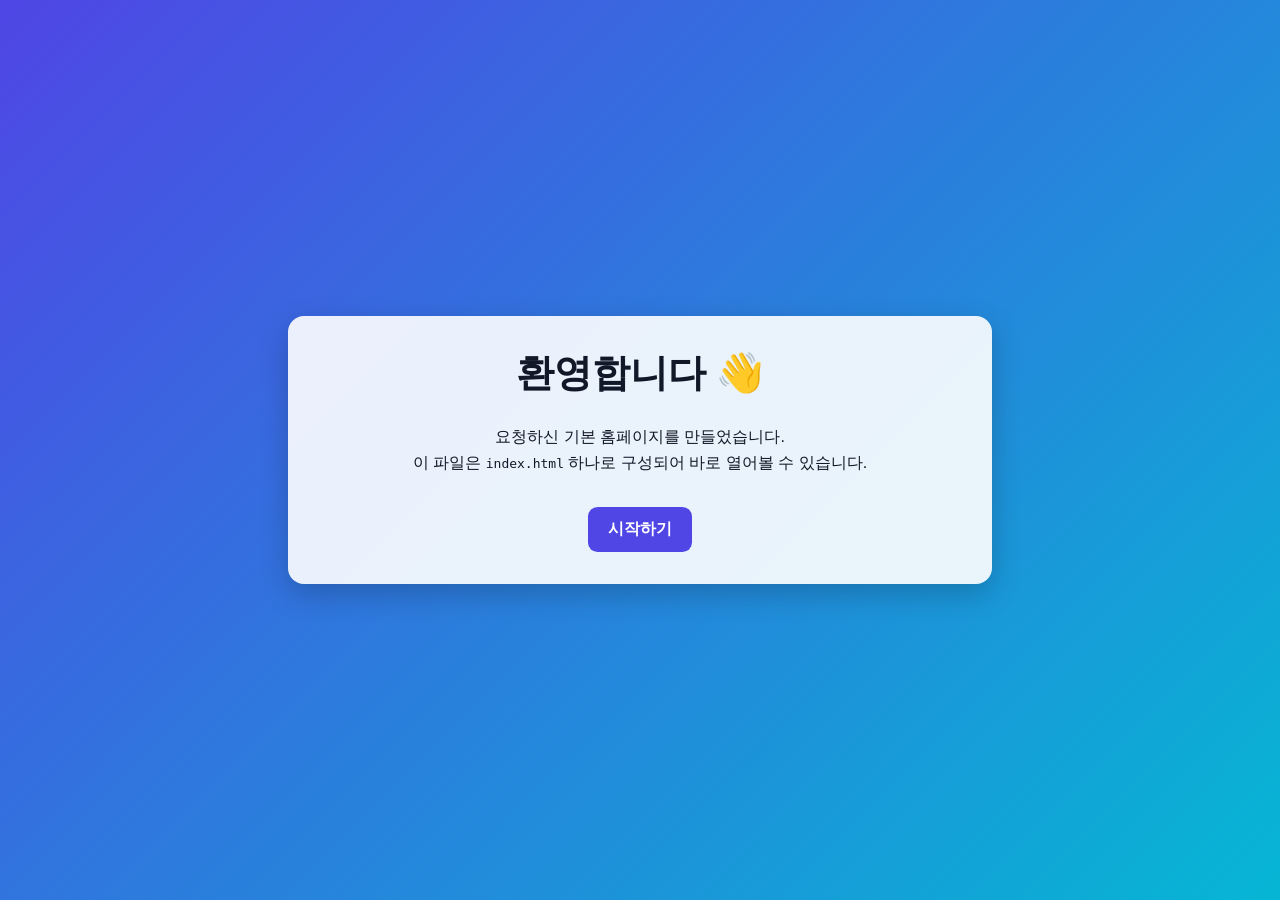
==== index.html @ 586cf8a3 "Add basic Korean homepage template" ====
<!doctype html>
<html lang="ko">
<head>
  <meta charset="UTF-8" />
  <meta name="viewport" content="width=device-width, initial-scale=1.0" />
  <title>홈페이지</title>
  <style>
    :root { color-scheme: light dark; }
    body {
      margin: 0;
      font-family: -apple-system, BlinkMacSystemFont, "Segoe UI", Roboto, sans-serif;
      min-height: 100vh;
      display: grid;
      place-items: center;
      background: linear-gradient(135deg, #4f46e5, #06b6d4);
    }
    .card {
      background: rgba(255,255,255,0.9);
      color: #111827;
      padding: 2rem;
      border-radius: 1rem;
      box-shadow: 0 10px 30px rgba(0,0,0,0.2);
      text-align: center;
      width: min(90vw, 640px);
    }
    h1 { margin-top: 0; font-size: clamp(1.8rem, 3vw, 2.5rem); }
    p { line-height: 1.6; }
    .btn {
      display: inline-block;
      margin-top: 1rem;
      padding: .75rem 1.25rem;
      border-radius: .6rem;
      text-decoration: none;
      font-weight: 600;
      background: #4f46e5;
      color: #fff;
    }
  </style>
</head>
<body>
  <main class="card">
    <h1>환영합니다 👋</h1>
    <p>요청하신 기본 홈페이지를 만들었습니다.<br />
      이 파일은 <code>index.html</code> 하나로 구성되어 바로 열어볼 수 있습니다.</p>
    <a class="btn" href="#">시작하기</a>
  </main>
</body>
</html>
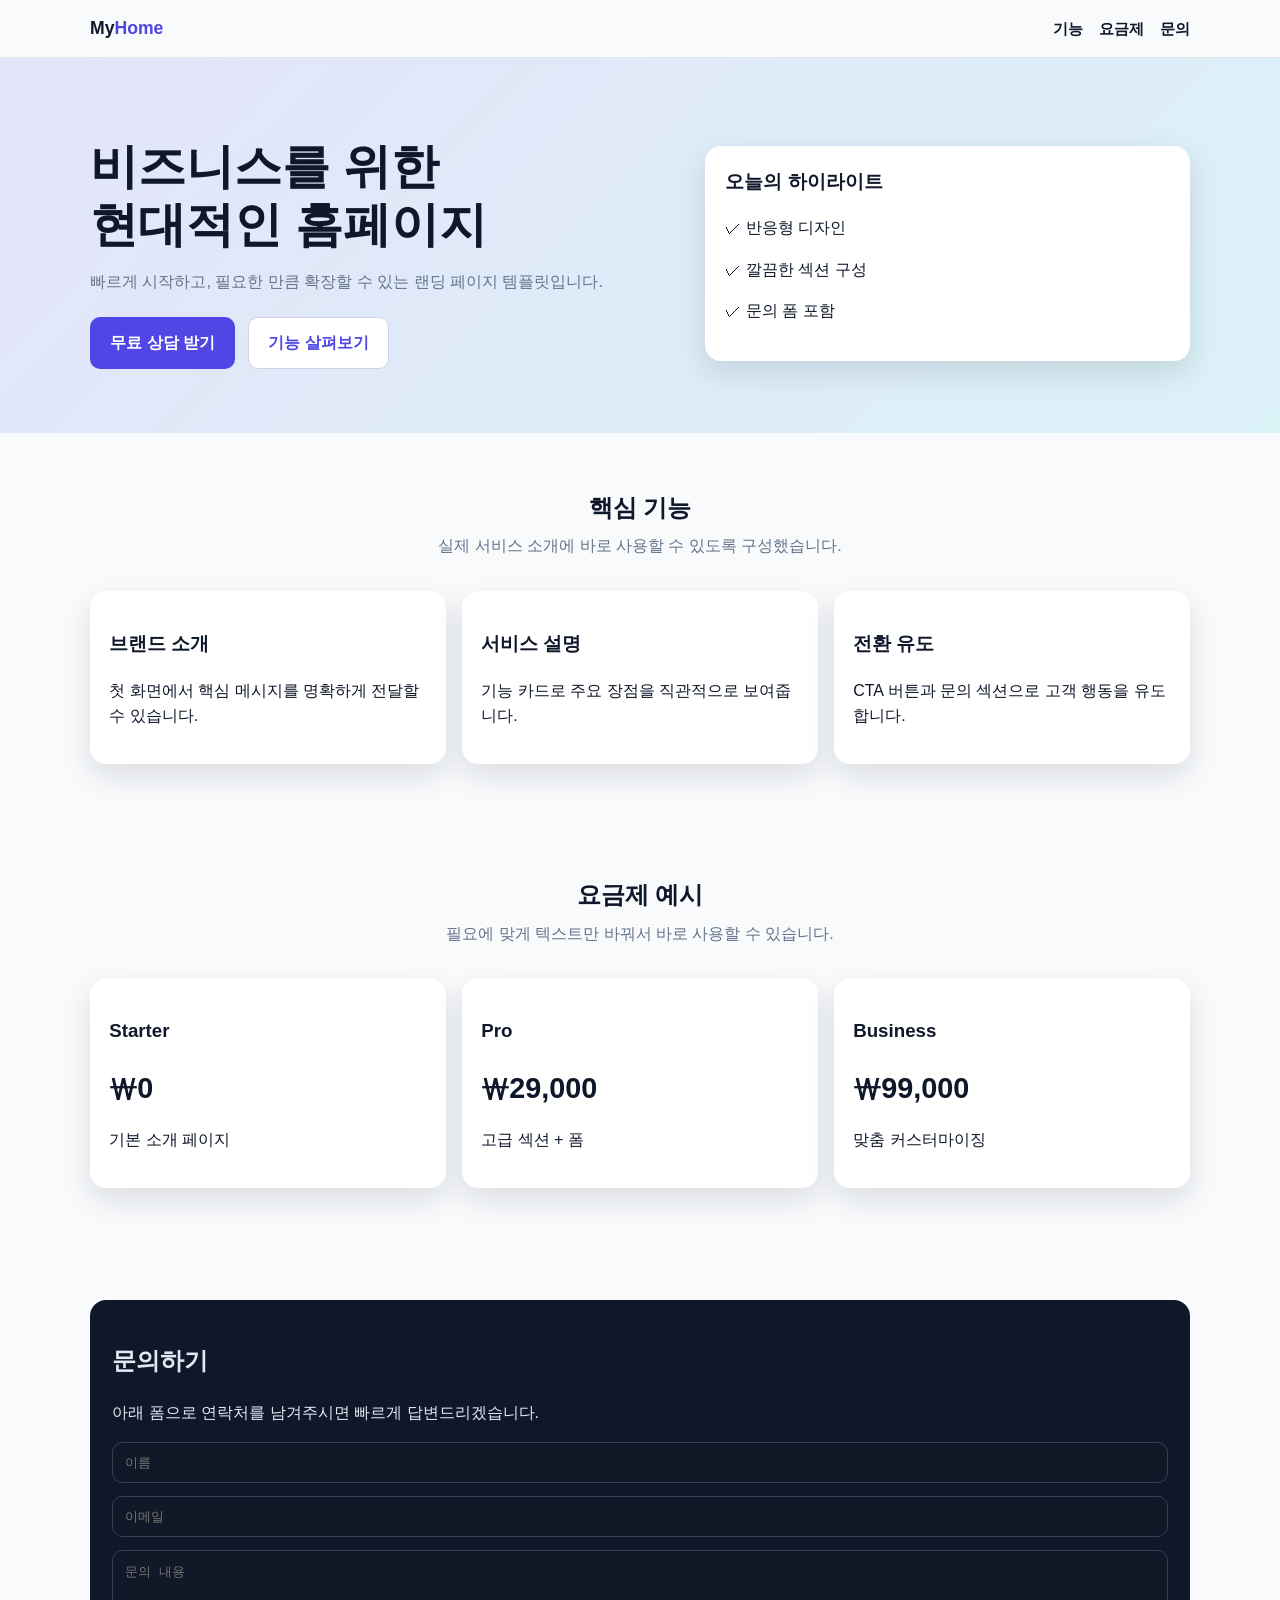
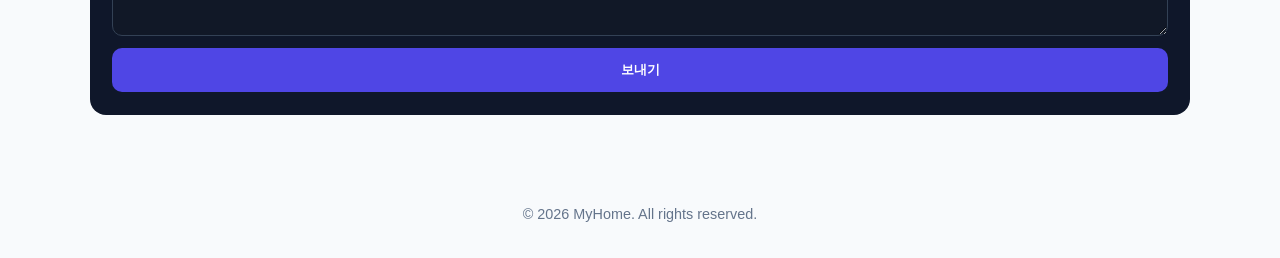
==== commit 0e78816f: "Expand homepage with sections and contact form" ====
--- a/index.html
+++ b/index.html
@@ -3,46 +3,262 @@
 <head>
   <meta charset="UTF-8" />
   <meta name="viewport" content="width=device-width, initial-scale=1.0" />
-  <title>홈페이지</title>
+  <title>우리 서비스 홈페이지</title>
   <style>
-    :root { color-scheme: light dark; }
+    :root {
+      --bg: #f8fafc;
+      --text: #0f172a;
+      --primary: #4f46e5;
+      --primary-2: #06b6d4;
+      --card: #ffffff;
+      --muted: #64748b;
+      --radius: 16px;
+      --shadow: 0 12px 30px rgba(15, 23, 42, 0.12);
+    }
+
+    * { box-sizing: border-box; }
+
     body {
       margin: 0;
       font-family: -apple-system, BlinkMacSystemFont, "Segoe UI", Roboto, sans-serif;
-      min-height: 100vh;
-      display: grid;
-      place-items: center;
-      background: linear-gradient(135deg, #4f46e5, #06b6d4);
-    }
-    .card {
-      background: rgba(255,255,255,0.9);
-      color: #111827;
-      padding: 2rem;
-      border-radius: 1rem;
-      box-shadow: 0 10px 30px rgba(0,0,0,0.2);
-      text-align: center;
-      width: min(90vw, 640px);
-    }
-    h1 { margin-top: 0; font-size: clamp(1.8rem, 3vw, 2.5rem); }
-    p { line-height: 1.6; }
+      color: var(--text);
+      background: var(--bg);
+      line-height: 1.6;
+    }
+
+    .container {
+      width: min(1100px, 92vw);
+      margin: 0 auto;
+    }
+
+    header {
+      position: sticky;
+      top: 0;
+      background: rgba(248, 250, 252, 0.8);
+      backdrop-filter: blur(10px);
+      border-bottom: 1px solid #e2e8f0;
+      z-index: 10;
+    }
+
+    .nav {
+      display: flex;
+      justify-content: space-between;
+      align-items: center;
+      padding: 0.9rem 0;
+    }
+
+    .logo { font-weight: 800; font-size: 1.1rem; }
+    .logo span { color: var(--primary); }
+
+    .menu {
+      display: flex;
+      gap: 1rem;
+      list-style: none;
+      margin: 0;
+      padding: 0;
+    }
+
+    .menu a {
+      text-decoration: none;
+      color: var(--text);
+      font-weight: 600;
+      font-size: 0.95rem;
+    }
+
+    .hero {
+      padding: 5rem 0 4rem;
+      background: linear-gradient(135deg, rgba(79,70,229,0.12), rgba(6,182,212,0.12));
+    }
+
+    .hero-grid {
+      display: grid;
+      grid-template-columns: 1.2fr 1fr;
+      gap: 2rem;
+      align-items: center;
+    }
+
+    h1 {
+      margin: 0 0 1rem;
+      font-size: clamp(2rem, 4vw, 3rem);
+      line-height: 1.2;
+    }
+
+    .subtitle { color: var(--muted); margin: 0 0 1.4rem; }
+
+    .btns {
+      display: flex;
+      flex-wrap: wrap;
+      gap: 0.8rem;
+    }
+
     .btn {
       display: inline-block;
+      padding: 0.75rem 1.2rem;
+      border-radius: 10px;
+      text-decoration: none;
+      font-weight: 700;
+      border: 1px solid transparent;
+    }
+
+    .btn-primary { background: var(--primary); color: white; }
+    .btn-secondary { background: white; color: var(--primary); border-color: #cbd5e1; }
+
+    .hero-card {
+      background: var(--card);
+      border-radius: var(--radius);
+      box-shadow: var(--shadow);
+      padding: 1.3rem;
+    }
+
+    .hero-card h3 { margin-top: 0; }
+
+    section { padding: 3.5rem 0; }
+
+    .section-title {
+      text-align: center;
+      margin-bottom: 2rem;
+    }
+
+    .section-title h2 { margin: 0 0 0.4rem; }
+    .section-title p { margin: 0; color: var(--muted); }
+
+    .grid-3 {
+      display: grid;
+      grid-template-columns: repeat(3, 1fr);
+      gap: 1rem;
+    }
+
+    .card {
+      background: var(--card);
+      border-radius: var(--radius);
+      box-shadow: var(--shadow);
+      padding: 1.2rem;
+    }
+
+    .price {
+      display: grid;
+      grid-template-columns: repeat(3, 1fr);
+      gap: 1rem;
+    }
+
+    .price .card strong { font-size: 1.8rem; }
+
+    .contact {
+      background: #0f172a;
+      color: #e2e8f0;
+      border-radius: var(--radius);
+      padding: 1.4rem;
+    }
+
+    form {
+      display: grid;
+      gap: 0.8rem;
       margin-top: 1rem;
-      padding: .75rem 1.25rem;
-      border-radius: .6rem;
-      text-decoration: none;
-      font-weight: 600;
-      background: #4f46e5;
-      color: #fff;
+    }
+
+    input, textarea {
+      width: 100%;
+      padding: 0.75rem;
+      border-radius: 10px;
+      border: 1px solid #334155;
+      background: #111827;
+      color: white;
+    }
+
+    footer {
+      padding: 2rem 0;
+      text-align: center;
+      color: var(--muted);
+      font-size: 0.9rem;
+    }
+
+    @media (max-width: 900px) {
+      .hero-grid, .grid-3, .price { grid-template-columns: 1fr; }
+      .menu { display: none; }
     }
   </style>
 </head>
 <body>
-  <main class="card">
-    <h1>환영합니다 👋</h1>
-    <p>요청하신 기본 홈페이지를 만들었습니다.<br />
-      이 파일은 <code>index.html</code> 하나로 구성되어 바로 열어볼 수 있습니다.</p>
-    <a class="btn" href="#">시작하기</a>
+  <header>
+    <div class="container nav">
+      <div class="logo">My<span>Home</span></div>
+      <ul class="menu">
+        <li><a href="#features">기능</a></li>
+        <li><a href="#pricing">요금제</a></li>
+        <li><a href="#contact">문의</a></li>
+      </ul>
+    </div>
+  </header>
+
+  <main>
+    <section class="hero">
+      <div class="container hero-grid">
+        <div>
+          <h1>비즈니스를 위한<br />현대적인 홈페이지</h1>
+          <p class="subtitle">빠르게 시작하고, 필요한 만큼 확장할 수 있는 랜딩 페이지 템플릿입니다.</p>
+          <div class="btns">
+            <a class="btn btn-primary" href="#contact">무료 상담 받기</a>
+            <a class="btn btn-secondary" href="#features">기능 살펴보기</a>
+          </div>
+        </div>
+        <aside class="hero-card">
+          <h3>오늘의 하이라이트</h3>
+          <p>✓ 반응형 디자인</p>
+          <p>✓ 깔끔한 섹션 구성</p>
+          <p>✓ 문의 폼 포함</p>
+        </aside>
+      </div>
+    </section>
+
+    <section id="features" class="container">
+      <div class="section-title">
+        <h2>핵심 기능</h2>
+        <p>실제 서비스 소개에 바로 사용할 수 있도록 구성했습니다.</p>
+      </div>
+      <div class="grid-3">
+        <article class="card">
+          <h3>브랜드 소개</h3>
+          <p>첫 화면에서 핵심 메시지를 명확하게 전달할 수 있습니다.</p>
+        </article>
+        <article class="card">
+          <h3>서비스 설명</h3>
+          <p>기능 카드로 주요 장점을 직관적으로 보여줍니다.</p>
+        </article>
+        <article class="card">
+          <h3>전환 유도</h3>
+          <p>CTA 버튼과 문의 섹션으로 고객 행동을 유도합니다.</p>
+        </article>
+      </div>
+    </section>
+
+    <section id="pricing" class="container">
+      <div class="section-title">
+        <h2>요금제 예시</h2>
+        <p>필요에 맞게 텍스트만 바꿔서 바로 사용할 수 있습니다.</p>
+      </div>
+      <div class="price">
+        <article class="card"><h3>Starter</h3><strong>₩0</strong><p>기본 소개 페이지</p></article>
+        <article class="card"><h3>Pro</h3><strong>₩29,000</strong><p>고급 섹션 + 폼</p></article>
+        <article class="card"><h3>Business</h3><strong>₩99,000</strong><p>맞춤 커스터마이징</p></article>
+      </div>
+    </section>
+
+    <section id="contact" class="container">
+      <div class="contact">
+        <h2>문의하기</h2>
+        <p>아래 폼으로 연락처를 남겨주시면 빠르게 답변드리겠습니다.</p>
+        <form>
+          <input type="text" placeholder="이름" />
+          <input type="email" placeholder="이메일" />
+          <textarea rows="4" placeholder="문의 내용"></textarea>
+          <button class="btn btn-primary" type="button">보내기</button>
+        </form>
+      </div>
+    </section>
   </main>
+
+  <footer>
+    <div class="container">© 2026 MyHome. All rights reserved.</div>
+  </footer>
 </body>
 </html>
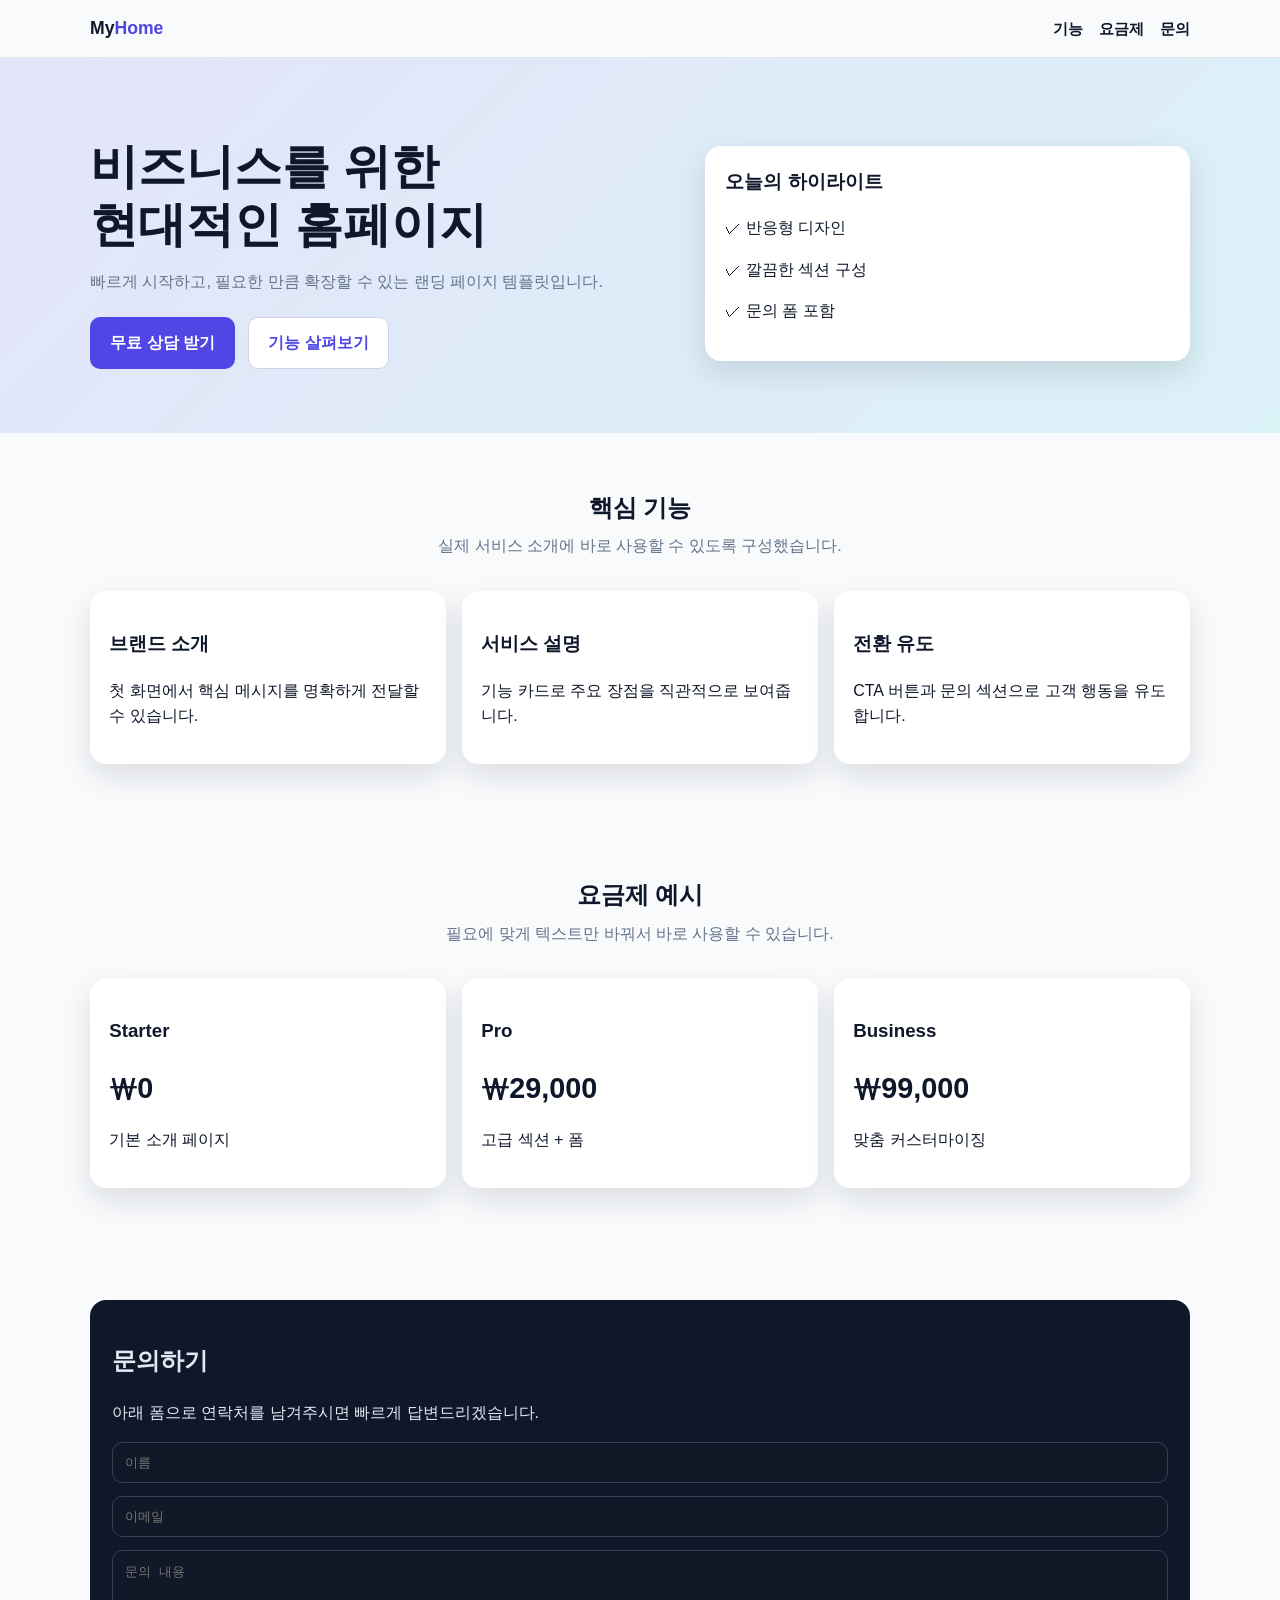
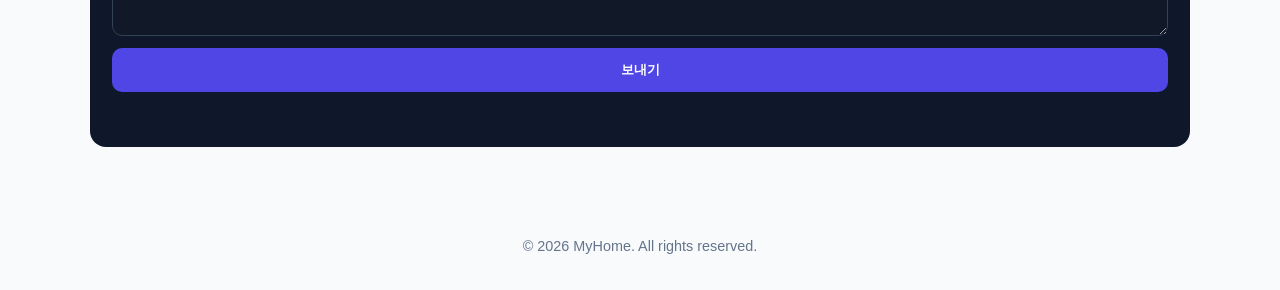
==== commit a3bcafc4: "Split landing page into HTML, CSS, and JavaScript files" ====
--- a/index.html
+++ b/index.html
@@ -4,179 +4,7 @@
   <meta charset="UTF-8" />
   <meta name="viewport" content="width=device-width, initial-scale=1.0" />
   <title>우리 서비스 홈페이지</title>
-  <style>
-    :root {
-      --bg: #f8fafc;
-      --text: #0f172a;
-      --primary: #4f46e5;
-      --primary-2: #06b6d4;
-      --card: #ffffff;
-      --muted: #64748b;
-      --radius: 16px;
-      --shadow: 0 12px 30px rgba(15, 23, 42, 0.12);
-    }
-
-    * { box-sizing: border-box; }
-
-    body {
-      margin: 0;
-      font-family: -apple-system, BlinkMacSystemFont, "Segoe UI", Roboto, sans-serif;
-      color: var(--text);
-      background: var(--bg);
-      line-height: 1.6;
-    }
-
-    .container {
-      width: min(1100px, 92vw);
-      margin: 0 auto;
-    }
-
-    header {
-      position: sticky;
-      top: 0;
-      background: rgba(248, 250, 252, 0.8);
-      backdrop-filter: blur(10px);
-      border-bottom: 1px solid #e2e8f0;
-      z-index: 10;
-    }
-
-    .nav {
-      display: flex;
-      justify-content: space-between;
-      align-items: center;
-      padding: 0.9rem 0;
-    }
-
-    .logo { font-weight: 800; font-size: 1.1rem; }
-    .logo span { color: var(--primary); }
-
-    .menu {
-      display: flex;
-      gap: 1rem;
-      list-style: none;
-      margin: 0;
-      padding: 0;
-    }
-
-    .menu a {
-      text-decoration: none;
-      color: var(--text);
-      font-weight: 600;
-      font-size: 0.95rem;
-    }
-
-    .hero {
-      padding: 5rem 0 4rem;
-      background: linear-gradient(135deg, rgba(79,70,229,0.12), rgba(6,182,212,0.12));
-    }
-
-    .hero-grid {
-      display: grid;
-      grid-template-columns: 1.2fr 1fr;
-      gap: 2rem;
-      align-items: center;
-    }
-
-    h1 {
-      margin: 0 0 1rem;
-      font-size: clamp(2rem, 4vw, 3rem);
-      line-height: 1.2;
-    }
-
-    .subtitle { color: var(--muted); margin: 0 0 1.4rem; }
-
-    .btns {
-      display: flex;
-      flex-wrap: wrap;
-      gap: 0.8rem;
-    }
-
-    .btn {
-      display: inline-block;
-      padding: 0.75rem 1.2rem;
-      border-radius: 10px;
-      text-decoration: none;
-      font-weight: 700;
-      border: 1px solid transparent;
-    }
-
-    .btn-primary { background: var(--primary); color: white; }
-    .btn-secondary { background: white; color: var(--primary); border-color: #cbd5e1; }
-
-    .hero-card {
-      background: var(--card);
-      border-radius: var(--radius);
-      box-shadow: var(--shadow);
-      padding: 1.3rem;
-    }
-
-    .hero-card h3 { margin-top: 0; }
-
-    section { padding: 3.5rem 0; }
-
-    .section-title {
-      text-align: center;
-      margin-bottom: 2rem;
-    }
-
-    .section-title h2 { margin: 0 0 0.4rem; }
-    .section-title p { margin: 0; color: var(--muted); }
-
-    .grid-3 {
-      display: grid;
-      grid-template-columns: repeat(3, 1fr);
-      gap: 1rem;
-    }
-
-    .card {
-      background: var(--card);
-      border-radius: var(--radius);
-      box-shadow: var(--shadow);
-      padding: 1.2rem;
-    }
-
-    .price {
-      display: grid;
-      grid-template-columns: repeat(3, 1fr);
-      gap: 1rem;
-    }
-
-    .price .card strong { font-size: 1.8rem; }
-
-    .contact {
-      background: #0f172a;
-      color: #e2e8f0;
-      border-radius: var(--radius);
-      padding: 1.4rem;
-    }
-
-    form {
-      display: grid;
-      gap: 0.8rem;
-      margin-top: 1rem;
-    }
-
-    input, textarea {
-      width: 100%;
-      padding: 0.75rem;
-      border-radius: 10px;
-      border: 1px solid #334155;
-      background: #111827;
-      color: white;
-    }
-
-    footer {
-      padding: 2rem 0;
-      text-align: center;
-      color: var(--muted);
-      font-size: 0.9rem;
-    }
-
-    @media (max-width: 900px) {
-      .hero-grid, .grid-3, .price { grid-template-columns: 1fr; }
-      .menu { display: none; }
-    }
-  </style>
+  <link rel="stylesheet" href="styles.css" />
 </head>
 <body>
   <header>
@@ -247,11 +75,12 @@
       <div class="contact">
         <h2>문의하기</h2>
         <p>아래 폼으로 연락처를 남겨주시면 빠르게 답변드리겠습니다.</p>
-        <form>
-          <input type="text" placeholder="이름" />
-          <input type="email" placeholder="이메일" />
-          <textarea rows="4" placeholder="문의 내용"></textarea>
-          <button class="btn btn-primary" type="button">보내기</button>
+        <form id="contact-form">
+          <input type="text" id="name" placeholder="이름" required />
+          <input type="email" id="email" placeholder="이메일" required />
+          <textarea rows="4" id="message" placeholder="문의 내용" required></textarea>
+          <button class="btn btn-primary" type="submit">보내기</button>
+          <p id="form-result" aria-live="polite"></p>
         </form>
       </div>
     </section>
@@ -260,5 +89,7 @@
   <footer>
     <div class="container">© 2026 MyHome. All rights reserved.</div>
   </footer>
+
+  <script src="script.js"></script>
 </body>
 </html>
--- a/styles.css
+++ b/styles.css
@@ -0,0 +1,179 @@
+:root {
+  --bg: #f8fafc;
+  --text: #0f172a;
+  --primary: #4f46e5;
+  --primary-2: #06b6d4;
+  --card: #ffffff;
+  --muted: #64748b;
+  --radius: 16px;
+  --shadow: 0 12px 30px rgba(15, 23, 42, 0.12);
+}
+
+* { box-sizing: border-box; }
+
+body {
+  margin: 0;
+  font-family: -apple-system, BlinkMacSystemFont, "Segoe UI", Roboto, sans-serif;
+  color: var(--text);
+  background: var(--bg);
+  line-height: 1.6;
+}
+
+.container {
+  width: min(1100px, 92vw);
+  margin: 0 auto;
+}
+
+header {
+  position: sticky;
+  top: 0;
+  background: rgba(248, 250, 252, 0.8);
+  backdrop-filter: blur(10px);
+  border-bottom: 1px solid #e2e8f0;
+  z-index: 10;
+}
+
+.nav {
+  display: flex;
+  justify-content: space-between;
+  align-items: center;
+  padding: 0.9rem 0;
+}
+
+.logo { font-weight: 800; font-size: 1.1rem; }
+.logo span { color: var(--primary); }
+
+.menu {
+  display: flex;
+  gap: 1rem;
+  list-style: none;
+  margin: 0;
+  padding: 0;
+}
+
+.menu a {
+  text-decoration: none;
+  color: var(--text);
+  font-weight: 600;
+  font-size: 0.95rem;
+}
+
+.hero {
+  padding: 5rem 0 4rem;
+  background: linear-gradient(135deg, rgba(79,70,229,0.12), rgba(6,182,212,0.12));
+}
+
+.hero-grid {
+  display: grid;
+  grid-template-columns: 1.2fr 1fr;
+  gap: 2rem;
+  align-items: center;
+}
+
+h1 {
+  margin: 0 0 1rem;
+  font-size: clamp(2rem, 4vw, 3rem);
+  line-height: 1.2;
+}
+
+.subtitle { color: var(--muted); margin: 0 0 1.4rem; }
+
+.btns {
+  display: flex;
+  flex-wrap: wrap;
+  gap: 0.8rem;
+}
+
+.btn {
+  display: inline-block;
+  padding: 0.75rem 1.2rem;
+  border-radius: 10px;
+  text-decoration: none;
+  font-weight: 700;
+  border: 1px solid transparent;
+  cursor: pointer;
+}
+
+.btn-primary { background: var(--primary); color: white; }
+.btn-secondary { background: white; color: var(--primary); border-color: #cbd5e1; }
+
+.hero-card {
+  background: var(--card);
+  border-radius: var(--radius);
+  box-shadow: var(--shadow);
+  padding: 1.3rem;
+}
+
+.hero-card h3 { margin-top: 0; }
+
+section { padding: 3.5rem 0; }
+
+.section-title {
+  text-align: center;
+  margin-bottom: 2rem;
+}
+
+.section-title h2 { margin: 0 0 0.4rem; }
+.section-title p { margin: 0; color: var(--muted); }
+
+.grid-3 {
+  display: grid;
+  grid-template-columns: repeat(3, 1fr);
+  gap: 1rem;
+}
+
+.card {
+  background: var(--card);
+  border-radius: var(--radius);
+  box-shadow: var(--shadow);
+  padding: 1.2rem;
+}
+
+.price {
+  display: grid;
+  grid-template-columns: repeat(3, 1fr);
+  gap: 1rem;
+}
+
+.price .card strong { font-size: 1.8rem; }
+
+.contact {
+  background: #0f172a;
+  color: #e2e8f0;
+  border-radius: var(--radius);
+  padding: 1.4rem;
+}
+
+form {
+  display: grid;
+  gap: 0.8rem;
+  margin-top: 1rem;
+}
+
+input, textarea {
+  width: 100%;
+  padding: 0.75rem;
+  border-radius: 10px;
+  border: 1px solid #334155;
+  background: #111827;
+  color: white;
+}
+
+#form-result {
+  margin: 0;
+  min-height: 1.2rem;
+  font-size: 0.95rem;
+  color: #93c5fd;
+}
+
+footer {
+  padding: 2rem 0;
+  text-align: center;
+  color: var(--muted);
+  font-size: 0.9rem;
+}
+
+@media (max-width: 900px) {
+  .hero-grid, .grid-3, .price { grid-template-columns: 1fr; }
+  .menu { display: none; }
+}
